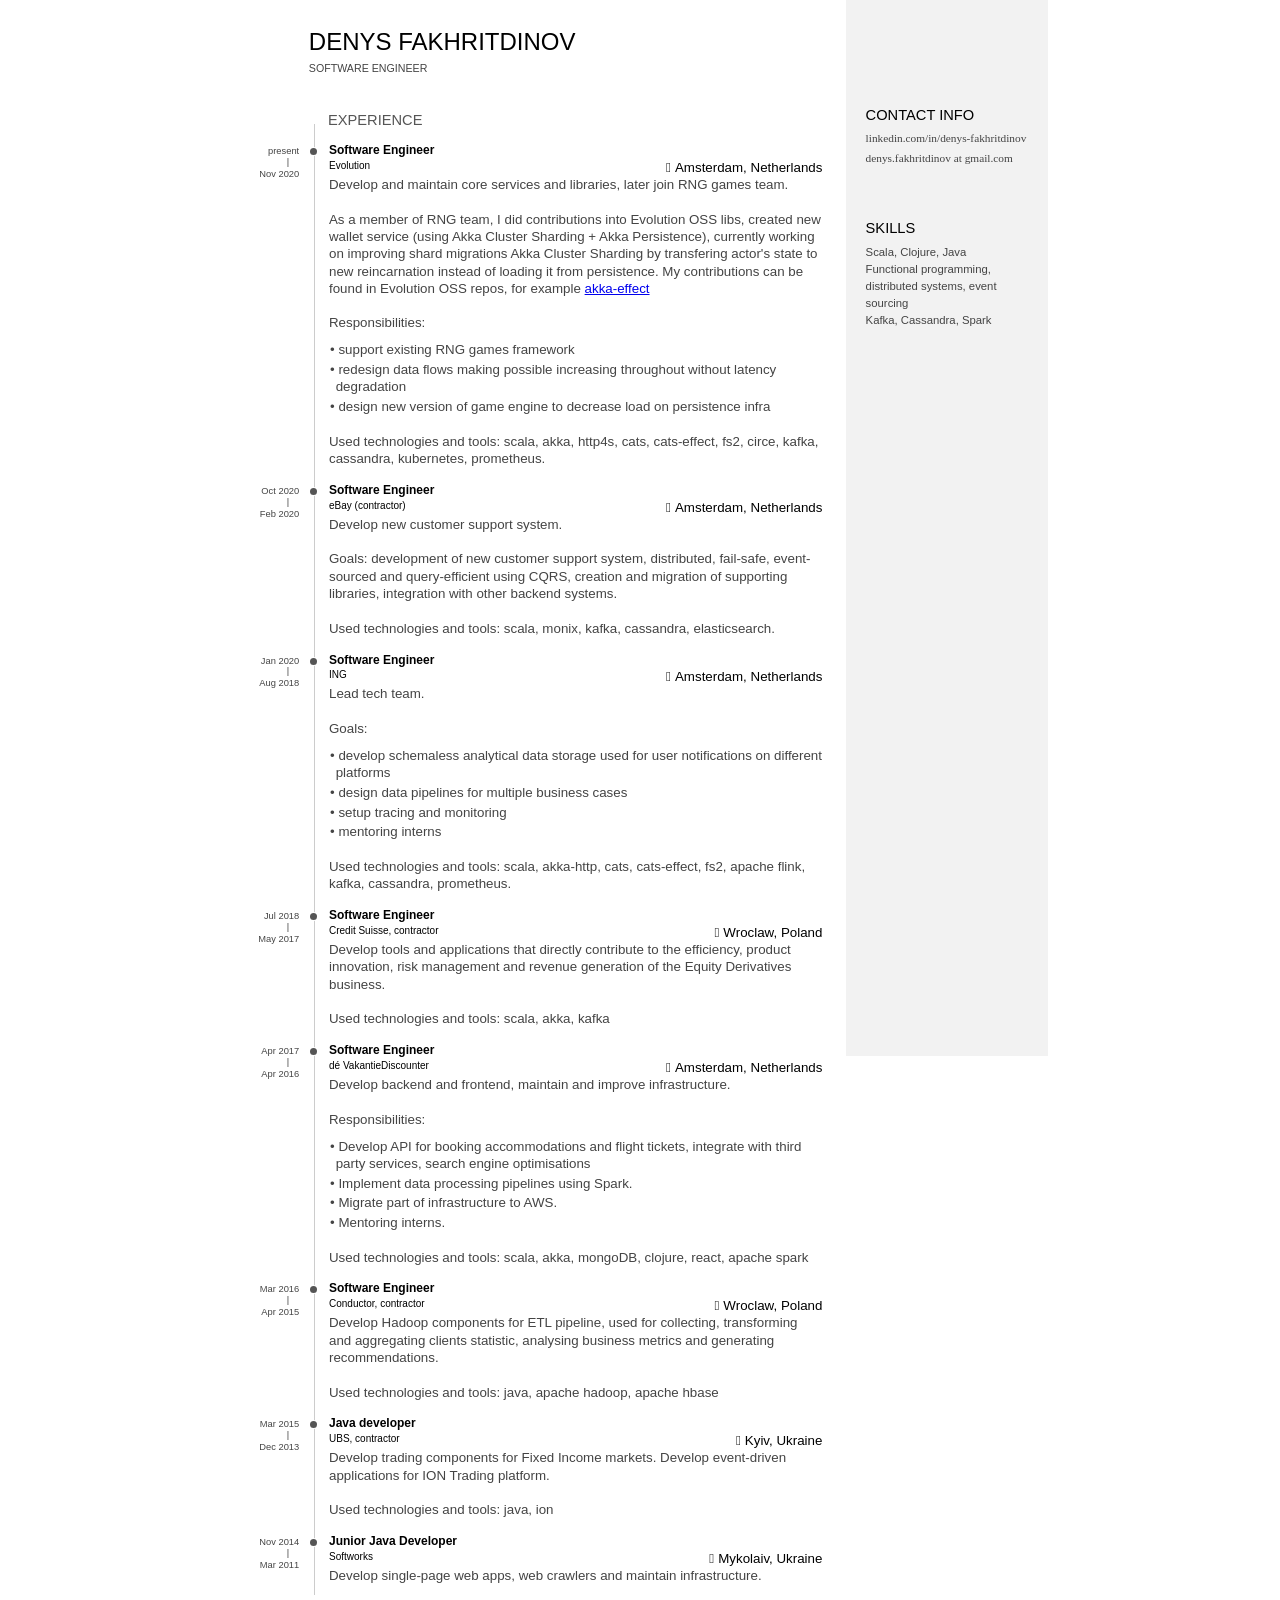
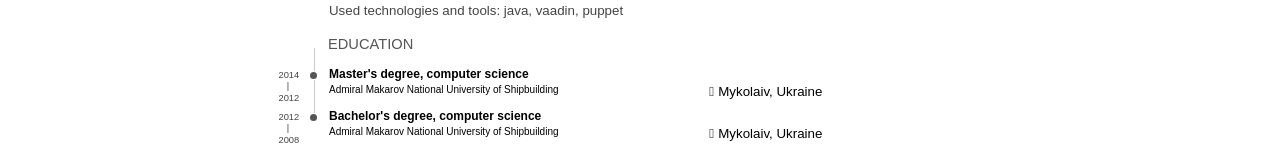
==== index.html @ e90070e8 "Fix github link" ====
<!DOCTYPE html>
<html>
<head>
    <meta charset="utf-8"/>
    <link rel="stylesheet" type="text/css" href="dep/normalize.css/normalize.css"/>
    <link rel="stylesheet" type="text/css" href="dep/Font-Awesome/css/font-awesome.css"/>
    <link rel="stylesheet" type="text/css" href="style.css"/>
</head>
<body lang="en">
<section id="main">
    <header id="title">
        <h1>Denys Fakhritdinov</h1>
        <span class="subtitle">Software engineer</span>
    </header>
    <section class="main-block">
        <h2>
            <i class="fa fa-suitcase"></i> Experience
        </h2>
        <section class="blocks">
            <div class="date">
                <span>present</span>
                <span>Nov 2020</span>
            </div>
            <div class="decorator">
            </div>
            <div class="details">
                <header>
                    <h3>Software Engineer</h3>
                    <span class="place">Evolution</span>
                    <span class="location">Amsterdam, Netherlands</span>
                </header>
                <div>
                    <div>Develop and maintain core services and libraries, later join RNG games team.</div>
                    <div>As a member of RNG team, I did contributions into Evolution OSS libs, 
                        created new wallet service (using Akka Cluster Sharding + Akka Persistence),
                        currently working on improving shard migrations Akka Cluster Sharding by transfering actor's state to new reincarnation instead of loading it from persistence.

                        My contributions can be found in Evolution OSS repos, for example <a href="https://github.com/evolution-gaming/akka-effect">akka-effect</a>
                    </div>
                    <div>
                        <div>Responsibilities:</div>
                        <ul>
                            <li>support existing RNG games framework</li>
                            <li>redesign data flows making possible increasing throughout without latency degradation
                            </li>
                            <li>design new version of game engine to decrease load on persistence infra</li>
                        </ul>
                    </div>
                    <div>Used technologies and tools: scala, akka, http4s, cats, cats-effect, fs2, circe, kafka,
                        cassandra, kubernetes, prometheus.
                    </div>
                </div>
            </div>
        </section>
        <section class="blocks">
            <div class="date">
                <span>Oct 2020</span>
                <span>Feb 2020</span>
            </div>
            <div class="decorator">
            </div>
            <div class="details">
                <header>
                    <h3>Software Engineer</h3>
                    <span class="place">eBay (contractor)</span>
                    <span class="location">Amsterdam, Netherlands</span>
                </header>
                <div>
                    <div>Develop new customer support system.</div>
                    <div>
                        Goals:
                        development of new customer support system, distributed, fail-safe,
                        event-sourced and query-efficient using CQRS, creation and migration of supporting libraries,
                        integration with other backend systems.
                    </div>
                    <div>Used technologies and tools: scala, monix, kafka, cassandra, elasticsearch.</div>
                </div>
            </div>
        </section>
        <section class="blocks">
            <div class="date">
                <span>Jan 2020</span>
                <span>Aug 2018</span>
            </div>
            <div class="decorator">
            </div>
            <div class="details">
                <header>
                    <h3>Software Engineer</h3>
                    <span class="place">ING</span>
                    <span class="location">Amsterdam, Netherlands</span>
                </header>
                <div>
                    <div>Lead tech team.</div>
                    <div>
                        <div>Goals:</div>
                        <ul>
                            <li>develop schemaless analytical data storage used for user notifications on different
                                platforms
                            </li>
                            <li>design data pipelines for multiple business cases</li>
                            <li>setup tracing and monitoring</li>
                            <li>mentoring interns</li>
                        </ul>
                    </div>
                    <div>Used technologies and tools: scala, akka-http, cats, cats-effect, fs2, apache flink, kafka,
                        cassandra, prometheus.
                    </div>
                </div>
            </div>
        </section>
        <section class="blocks">
            <div class="date">
                <span>Jul 2018</span>
                <span>May 2017</span>
            </div>
            <div class="decorator">
            </div>
            <div class="details">
                <header>
                    <h3>Software Engineer</h3>
                    <span class="place">Credit Suisse, contractor</span>
                    <span class="location">Wroclaw, Poland</span>
                </header>
                <div>
                    <div>
                        Develop tools and applications that directly contribute to the efficiency, product innovation,
                        risk management and revenue generation of the Equity Derivatives business.
                    </div>
                    <div>Used technologies and tools: scala, akka, kafka</div>
                </div>
            </div>
        </section>
        <section class="blocks">
            <div class="date">
                <span>Apr 2017</span>
                <span>Apr 2016</span>
            </div>
            <div class="decorator">
            </div>
            <div class="details">
                <header>
                    <h3>Software Engineer</h3>
                    <span class="place">dé VakantieDiscounter</span>
                    <span class="location">Amsterdam, Netherlands</span>
                </header>
                <div>
                    <div>Develop backend and frontend, maintain and improve infrastructure.</div>
                    <div>
                        <div>Responsibilities:</div>
                        <ul>
                            <li>Develop API for booking accommodations and flight tickets, integrate with third party
                                services, search engine optimisations
                            </li>
                            <li>Implement data processing pipelines using Spark.</li>
                            <li>Migrate part of infrastructure to AWS.</li>
                            <li>Mentoring interns.</li>
                        </ul>
                    </div>
                    <div>Used technologies and tools: scala, akka, mongoDB, clojure, react, apache spark</div>
                </div>
            </div>
        </section>
        <section class="blocks">
            <div class="date">
                <span>Mar 2016</span>
                <span>Apr 2015</span>
            </div>
            <div class="decorator">
            </div>
            <div class="details">
                <header>
                    <h3>Software Engineer</h3>
                    <span class="place">Conductor, contractor</span>
                    <span class="location">Wroclaw, Poland</span>
                </header>
                <div>
                    <div>Develop Hadoop components for ETL pipeline, used for collecting, transforming and aggregating
                        clients statistic, analysing business metrics and generating recommendations.
                    </div>
                    <div>Used technologies and tools: java, apache hadoop, apache hbase</div>
                </div>
            </div>
        </section>
        <section class="blocks">
            <div class="date">
                <span>Mar 2015</span>
                <span>Dec 2013</span>
            </div>
            <div class="decorator">
            </div>
            <div class="details">
                <header>
                    <h3>Java developer</h3>
                    <span class="place">UBS, contractor</span>
                    <span class="location">Kyiv, Ukraine</span>
                </header>
                <div>
                    <div>Develop trading components for Fixed Income markets. Develop event-driven applications for ION
                        Trading platform.
                    </div>
                    <div>Used technologies and tools: java, ion</div>
                </div>
            </div>
        </section>
        <section class="blocks">
            <div class="date">
                <span>Nov 2014</span>
                <span>Mar 2011</span>
            </div>
            <div class="decorator">
            </div>
            <div class="details">
                <header>
                    <h3>Junior Java Developer</h3>
                    <span class="place">Softworks</span>
                    <span class="location">Mykolaiv, Ukraine</span>
                </header>
                <div>
                    <div>Develop single-page web apps, web crawlers and maintain infrastructure.</div>
                    <div>Used technologies and tools: java, vaadin, puppet</div>
                </div>
            </div>
        </section>
    </section>
    <section class="main-block concise">
        <h2>
            <i class="fa fa-graduation-cap"></i> Education
        </h2>
        <section class="blocks">
            <div class="date">
                <span>2014</span>
                <span>2012</span>
            </div>
            <div class="decorator">
            </div>
            <div class="details">
                <header>
                    <h3>Master's degree, computer science</h3>
                    <span class="place">Admiral Makarov National University of Shipbuilding</span>
                    <span class="location">Mykolaiv, Ukraine</span>
                </header>
            </div>
        </section>
        <section class="blocks">
            <div class="date">
                <span>2012</span>
                <span>2008</span>
            </div>
            <div class="decorator">
            </div>
            <div class="details">
                <header>
                    <h3>Bachelor's degree, computer science</h3>
                    <span class="place">Admiral Makarov National University of Shipbuilding</span>
                    <span class="location">Mykolaiv, Ukraine</span>
                </header>
            </div>
        </section>
    </section>
</section>
<aside id="sidebar">
    <div class="side-block" id="contact">
        <h1>
            Contact Info
        </h1>
        <ul>
            <!--            <li><i class="fa fa-globe"></i>TODO</li>-->
            <li><i class="fa fa-linkedin"></i>linkedin.com/in/denys-fakhritdinov</li>
            <li><i class="fa fa-envelope"></i>denys.fakhritdinov at gmail.com</li>
        </ul>
    </div>
    <div class="side-block" id="skills">
        <h1>
            Skills
        </h1>
        <ul>
            <li>Scala, Clojure, Java</li>
            <li>Functional programming, distributed systems, event sourcing</li>
            <li>Kafka, Cassandra, Spark</li>
        </ul>
    </div>
</aside>
</body>
</html>
---- style.css ----
@page{
  size: letter portrait;
  margin: 0;
}

*{
  box-sizing: border-box;
}

:root{
  --page-width: 8.5in;
  --page-height: 11in;
  --main-width: 6.4in;
  --sidebar-width: calc(var(--page-width) - var(--main-width));
  --decorator-horizontal-margin: 0.15in;

  --sidebar-horizontal-padding: 0.2in;

  /* XXX: using px for very good precision control */
  --decorator-outer-offset-top: 10px;
  --decorator-outer-offset-left: -5.5px;
  --decorator-border-width: 1px;
  --decorator-outer-dim: 9px;
  --decorator-border: 1px solid #ccc;

  --row-blocks-padding-top: 5pt;
  --date-block-width: 0.6in;

  --main-blocks-title-icon-offset-left: -19pt;
}

body{
  width: var(--page-width);
  height: var(--page-height);
  margin: auto;
  font-family: "Open Sans", sans-serif; 
  font-weight: 300;
  line-height: 1.3;
  color: #444;
  hyphens: auto;
}

h1, h2, h3{
  margin: 0;
  color: #000;
}

li{
  list-style-type: none;
}

#main{
  float: left;
  width: var(--main-width);
  padding: 0.25in 0.25in 0 0.25in;
  font-size: 10pt;
}

#sidebar{
  float: right;
  position: relative; /* for disclaimer */
  width: var(--sidebar-width);
  height: 100%;
  padding: 0.6in var(--sidebar-horizontal-padding);
  background-color: #f2f2f2;
  font-size: 8.5pt;
}

/* main */

/** big title **/
#title, h1, h2{
  text-transform: uppercase;
}

#title{
  position: relative;
  left: 0.55in;
  margin-bottom: 0.3in;
  line-height: 1.2;
}

#title h1{
  font-weight: 300;
  font-size: 18pt;
  line-height: 1.5;
}

#title h1 strong{
  margin: auto 2pt auto 4pt;
  font-weight: 600;
}

.subtitle{
  font-size: 8pt;
}

/*** categorial blocks ***/

.main-block{
  margin-top: 0.1in;
}

#main h2{
  position: relative;
  top: var(--row-blocks-padding-top);
  /* XXX: 0.5px for aligning fx printing */
  left: calc((var(--date-block-width) + var(--decorator-horizontal-margin)));
  font-weight: 400;
  font-size: 11pt;
  color: #555;
}

#main h2 > i{
  /* use absolute position to prevent icon's width from misaligning title */
  /* assigning a fixed width here is no better due to needing to align decorator
     line too */
  position: absolute;
  left: var(--main-blocks-title-icon-offset-left);
  z-index: 1; /* over decorator line */
  color: #444;
}

#main h2::after{ /* extends the decorator line */
  height: calc(var(--row-blocks-padding-top) * 2);
  position: relative;
  top: calc(-1 * var(--row-blocks-padding-top));
  /* XXX: 0.5px for aligning fx printing */
  left: calc(-1 * var(--decorator-horizontal-margin));
  display: block;
  border-left: var(--decorator-border);
  z-index: 0;
  line-height: 0;
  font-size: 0;
  content: ' ';
}

/**** minor tweaks on the icon fonts ****/
#main h2 > .fa-graduation-cap{
  left: calc(var(--main-blocks-title-icon-offset-left) - 2pt);
  top: 2pt;
}

#main h2 > .fa-suitcase{
  top: 1pt;
}

#main h2 > .fa-folder-open{
  top: 1.5pt;
}

/**** individual row blocks (date - decorator - details) ****/

.blocks{
  display: flex;
  flex-flow: row nowrap;
}

.blocks > div{
  padding-top: var(--row-blocks-padding-top);
}

.date{
  flex: 0 0 var(--date-block-width);
  padding-top: calc(var(--row-blocks-padding-top) + 2.5pt) !important;
  padding-right: var(--decorator-horizontal-margin);
  font-size: 7pt;
  text-align: right;
  line-height: 1;
}

.date span{
  display: block;
}

.date span:nth-child(2)::before{
  position: relative;
  top: 1pt;
  right: 7.5pt;
  display: block;
  height: 10pt;
  content: '|';
}

.decorator{
  flex: 0 0 0;
  position: relative;
  width: 2pt;
  min-height: 100%;
  border-left: var(--decorator-border);
}

/*
 * XXX: Use two filled circles to achieve the circle-with-white-border effect.
 * The normal technique of only using one pseudo element and
 * border: 1px solid white; style makes firefox erroneously either:
 * 1) overflows the grayshade background (if no background-clip is set), or
 * 2) shows decorator line which should've been masked by the white border
 *
 */

.decorator::before{
  position: absolute;
  top: var(--decorator-outer-offset-top);
  left: var(--decorator-outer-offset-left);
  content: ' ';
  display: block;
  width: var(--decorator-outer-dim);
  height: var(--decorator-outer-dim);
  border-radius: calc(var(--decorator-outer-dim) / 2);
  background-color: #fff;
}

.decorator::after{
  position: absolute;
  top: calc(var(--decorator-outer-offset-top) + var(--decorator-border-width));
  left: calc(var(--decorator-outer-offset-left) + var(--decorator-border-width));
  content: ' ';
  display: block;
  width: calc(var(--decorator-outer-dim) - (var(--decorator-border-width) * 2));
  height: calc(var(--decorator-outer-dim) - (var(--decorator-border-width) * 2));
  border-radius: calc((var(--decorator-outer-dim) - (var(--decorator-border-width) * 2)) / 2);
  background-color: #555;
}

.blocks:last-child .decorator{ /* slightly shortens it */
  margin-bottom: 0.25in;
}

/***** fine-tunes on the details block where the real juice is *****/

.details{
  flex: 1 0 0;
  padding-left: var(--decorator-horizontal-margin);
  padding-top: calc(var(--row-blocks-padding-top) - 0.5pt) !important; /* not sure why but this is needed for better alignment */
}

.details header{
  color: #000;
}

.details h3{
  font-size: 9pt;
}

.main-block:not(.concise) .details div{
  margin: 0.18in 0 0.1in 0; 
}

.main-block:not(.concise) .blocks:last-child .details div{
  margin-bottom: 0;
}

.main-block.concise .details div:not(.concise){
  /* use padding to work around the fact that margin doesn't affect floated
     neighboring elements */
  padding: 0.05in 0 0.07in 0;
}

.details .place{
  float: left;
  font-size: 7.5pt;
}

.details .location{
  float: right;
}

.details div{
  clear: both;
}

.details .location::before{
  display: inline-block;
  position: relative;
  right: 3pt;
  top: 0.25pt;
  font-family: FontAwesome;
  font-weight: normal;
  font-style: normal;
  text-decoration: inherit;
  content: "\f041";
}

/***** fine-tunes on the lists... *****/

#main ul{
  padding-left: 0.07in;
  margin: 0.08in 0;
}

#main li{
  margin: 0 0 0.025in 0;
}

/****** customize list symbol style ******/
#main li::before{
  position: relative;
  margin-left: -4.25pt;
  content: '• ';
}

.details .concise ul{
  margin: 0 !important;
  -webkit-columns: 2;
  -moz-columns: 2;
  columns: 2;
}

.details .concise li{
  margin: 0 !important;
}

.details .concise li{
  margin-left: 0 !important;
}



/* sidebar */

#sidebar h1{
  font-weight: 400;
  font-size: 11pt;
}

.side-block{
  margin-top: 0.5in; 
}

#contact ul{
  margin-top: 0.05in;
  padding-left: 0;
  font-family: "Source Code Pro";
  font-weight: 400;
  line-height: 1.75;
}

#contact li > i{
  width: 9pt; /* for text alignment */
  text-align: right;
}

#skills{
  line-height: 1.5;
}

#skills ul{
  margin: 0.05in 0 0.15in;
  padding: 0;
}

#disclaimer{
  position: absolute;
  bottom: var(--sidebar-horizontal-padding);
  right: var(--sidebar-horizontal-padding);
  font-size: 7.5pt;
  font-style: italic;
  line-height: 1.1;
  text-align: right;
  color: #777;
}

#disclaimer code{
  color: #666;
  font-family: "Source Code Pro";
  font-weight: 400;
  font-style: normal;
}
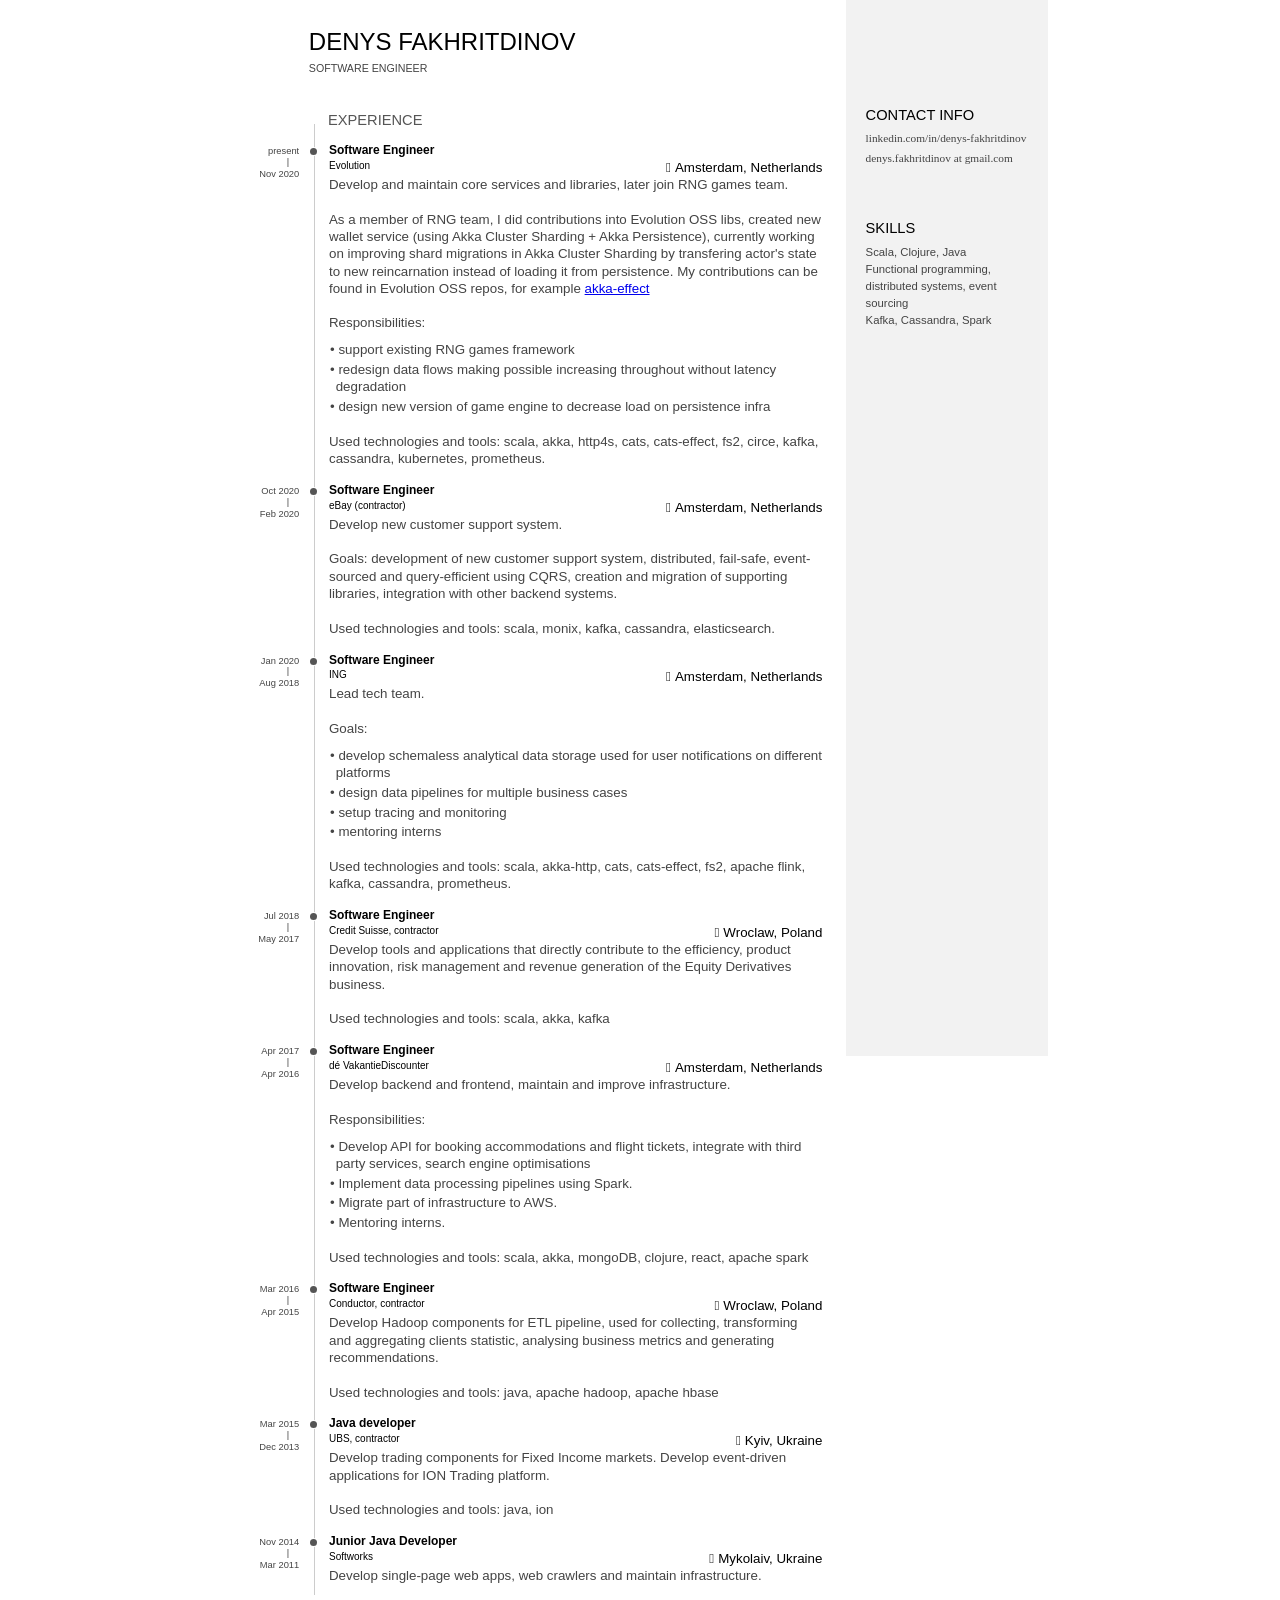
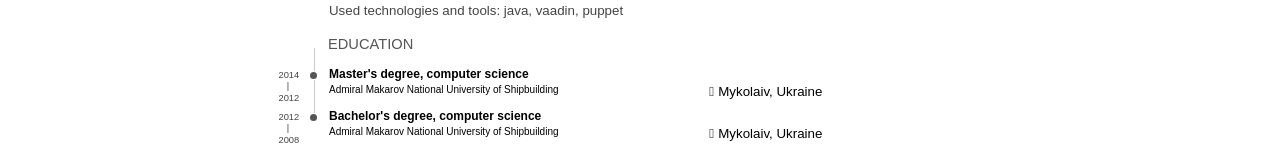
==== commit ba1fe7d0: "Update cv" ====
--- a/index.html
+++ b/index.html
@@ -33,7 +33,7 @@
                     <div>Develop and maintain core services and libraries, later join RNG games team.</div>
                     <div>As a member of RNG team, I did contributions into Evolution OSS libs, 
                         created new wallet service (using Akka Cluster Sharding + Akka Persistence),
-                        currently working on improving shard migrations Akka Cluster Sharding by transfering actor's state to new reincarnation instead of loading it from persistence.
+                        currently working on improving shard migrations in Akka Cluster Sharding by transfering actor's state to new reincarnation instead of loading it from persistence.
 
                         My contributions can be found in Evolution OSS repos, for example <a href="https://github.com/evolution-gaming/akka-effect">akka-effect</a>
                     </div>
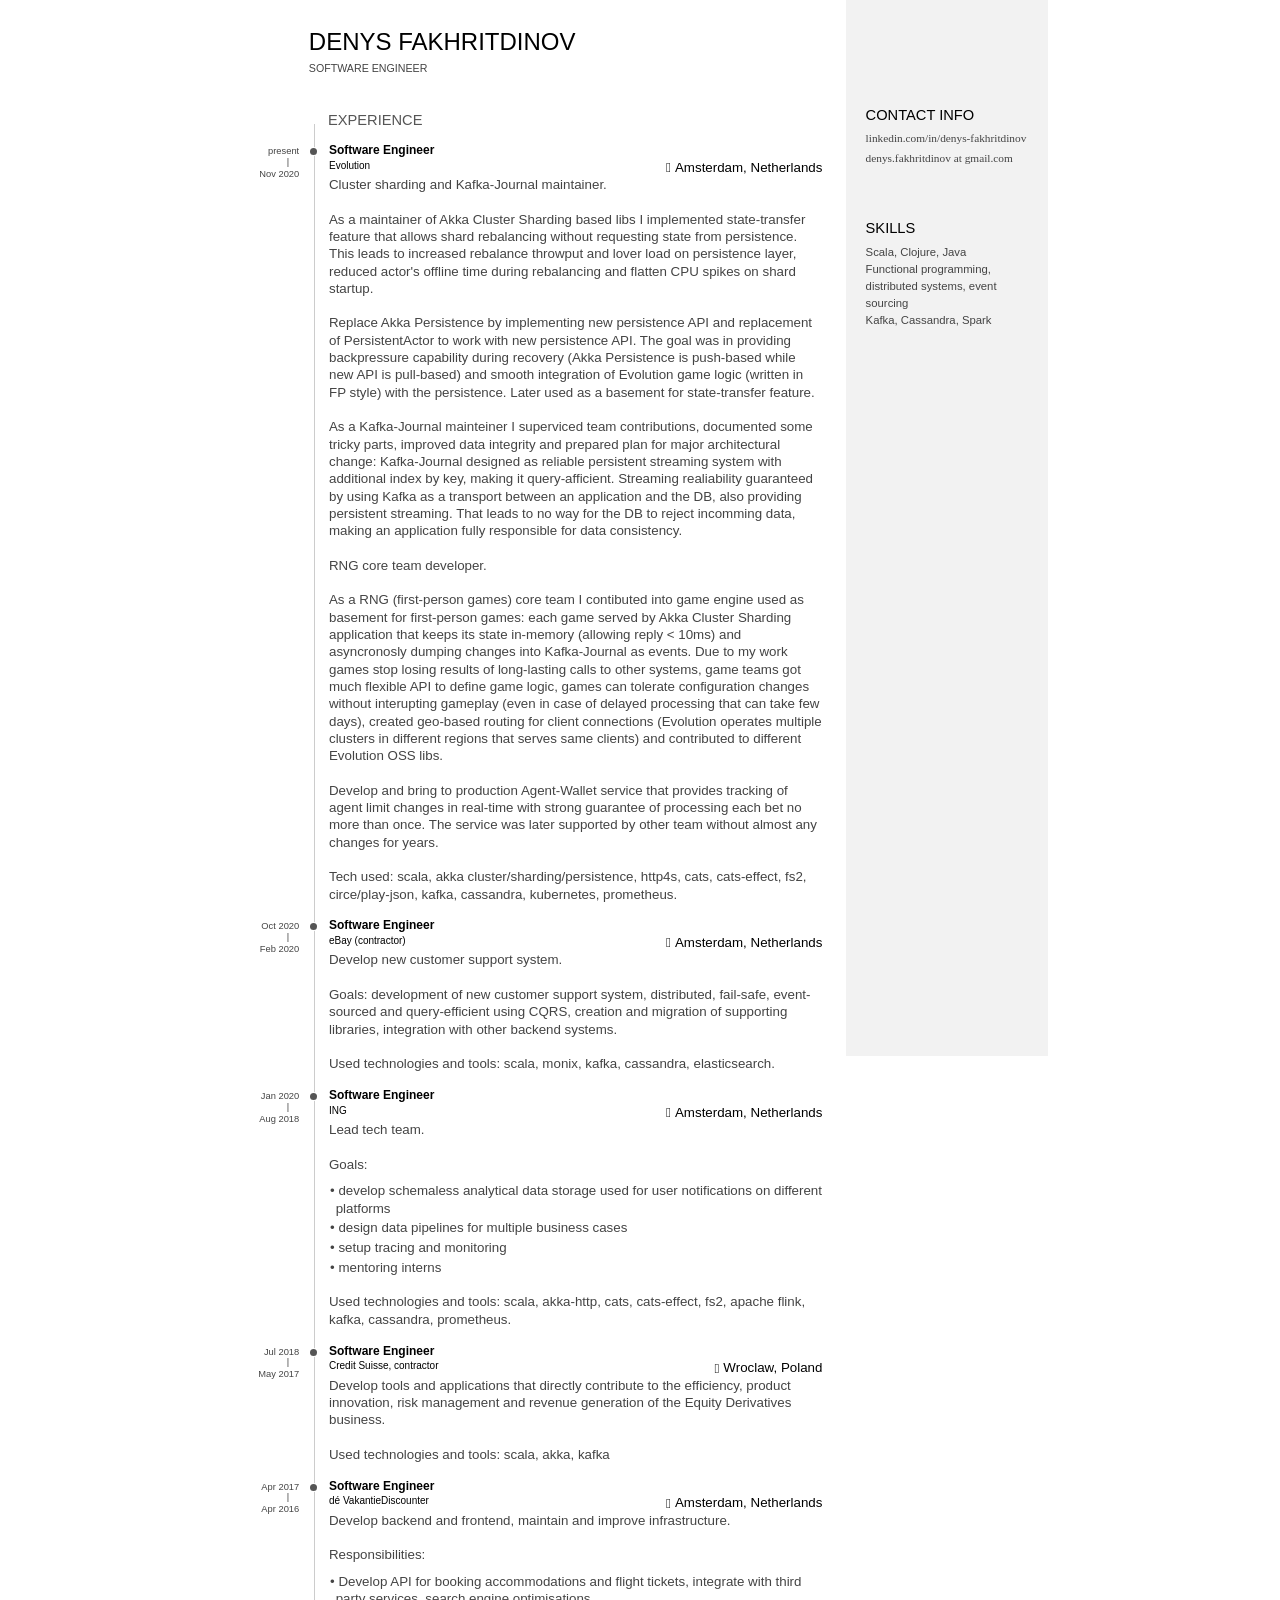
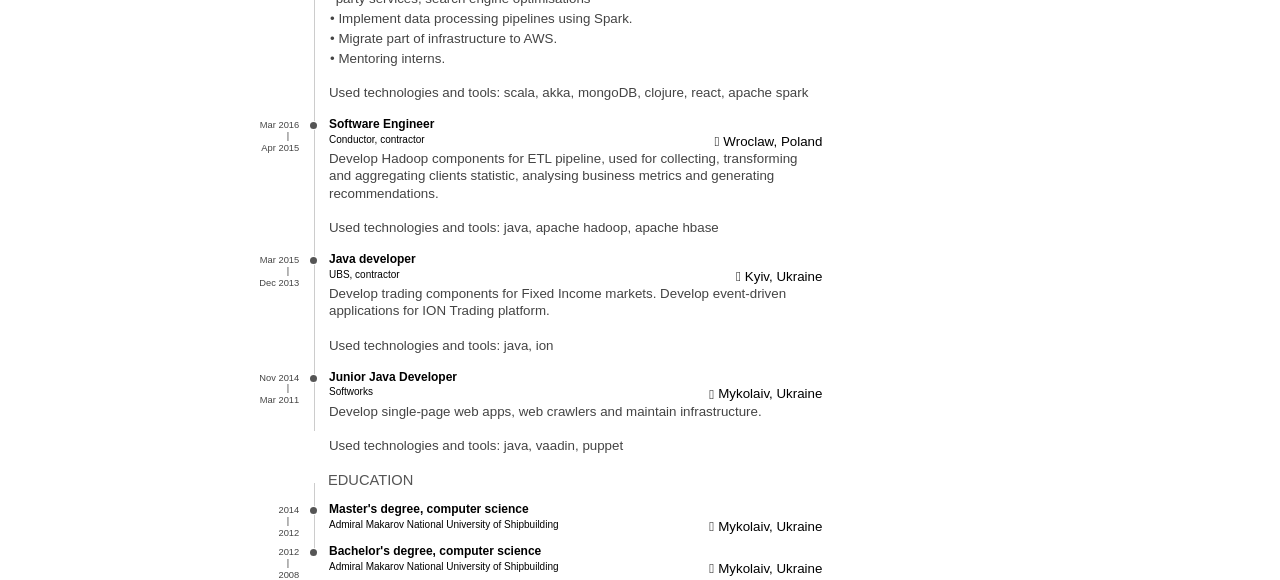
==== commit 0ba4856f: "after-evo" ====
--- a/index.html
+++ b/index.html
@@ -30,24 +30,55 @@
                     <span class="location">Amsterdam, Netherlands</span>
                 </header>
                 <div>
-                    <div>Develop and maintain core services and libraries, later join RNG games team.</div>
-                    <div>As a member of RNG team, I did contributions into Evolution OSS libs, 
-                        created new wallet service (using Akka Cluster Sharding + Akka Persistence),
-                        currently working on improving shard migrations in Akka Cluster Sharding by transfering actor's state to new reincarnation instead of loading it from persistence.
-
-                        My contributions can be found in Evolution OSS repos, for example <a href="https://github.com/evolution-gaming/akka-effect">akka-effect</a>
-                    </div>
-                    <div>
-                        <div>Responsibilities:</div>
-                        <ul>
-                            <li>support existing RNG games framework</li>
-                            <li>redesign data flows making possible increasing throughout without latency degradation
-                            </li>
-                            <li>design new version of game engine to decrease load on persistence infra</li>
-                        </ul>
-                    </div>
-                    <div>Used technologies and tools: scala, akka, http4s, cats, cats-effect, fs2, circe, kafka,
-                        cassandra, kubernetes, prometheus.
+                    <div>
+                        <div>
+                            Cluster sharding and Kafka-Journal maintainer.
+                        </div>
+                        <div>
+                            As a maintainer of Akka Cluster Sharding based libs I implemented
+                            state-transfer feature that allows shard rebalancing without requesting state from persistence.
+                            This leads to increased rebalance throwput and lover load on persistence layer, 
+                            reduced actor's offline time during rebalancing and flatten CPU spikes on shard startup. 
+                        </div>
+                        <div>
+                            Replace Akka Persistence by implementing new persistence API and replacement of PersistentActor 
+                            to work with new persistence API. The goal was in providing backpressure capability during recovery
+                            (Akka Persistence is push-based while new API is pull-based) and smooth integration of Evolution
+                            game logic (written in FP style) with the persistence. Later used as a basement for state-transfer 
+                            feature.
+                        </div>
+                        <div>
+                            As a Kafka-Journal mainteiner I superviced team contributions, documented some tricky parts,
+                            improved data integrity and prepared plan for major architectural change: Kafka-Journal designed
+                            as reliable persistent streaming system with additional index by key, making it query-afficient.
+                            Streaming realiability guaranteed by using Kafka as a transport between an application and the DB,
+                            also providing persistent streaming. That leads to no way for the DB to reject incomming data, making
+                            an application fully responsible for data consistency.
+                        </div>
+                    </div>
+                    <div>
+                        <div>
+                            RNG core team developer.
+                        </div>
+                        <div>
+                            As a RNG (first-person games) core team I contibuted into game engine used as basement for 
+                            first-person games: each game served by Akka Cluster Sharding application that keeps its state
+                            in-memory (allowing reply < 10ms) and asyncronosly dumping changes into Kafka-Journal as events.
+                            Due to my work games stop losing results of long-lasting calls to other systems, game teams got
+                            much flexible API to define game logic, games can tolerate configuration changes without 
+                            interupting gameplay (even in case of delayed processing that can take few days), created geo-based
+                            routing for client connections (Evolution operates multiple clusters in different regions that 
+                            serves same clients) and contributed to different Evolution OSS libs. 
+                        </div>
+                        <div>
+                            Develop and bring to production Agent-Wallet service that provides tracking of agent limit changes
+                            in real-time with strong guarantee of processing each bet no more than once. The service was later 
+                            supported by other team without almost any changes for years.
+                        </div>
+                    </div>
+                    
+                    <div>Tech used: scala, akka cluster/sharding/persistence, http4s, cats, cats-effect, fs2, circe/play-json, 
+                        kafka, cassandra, kubernetes, prometheus.
                     </div>
                 </div>
             </div>
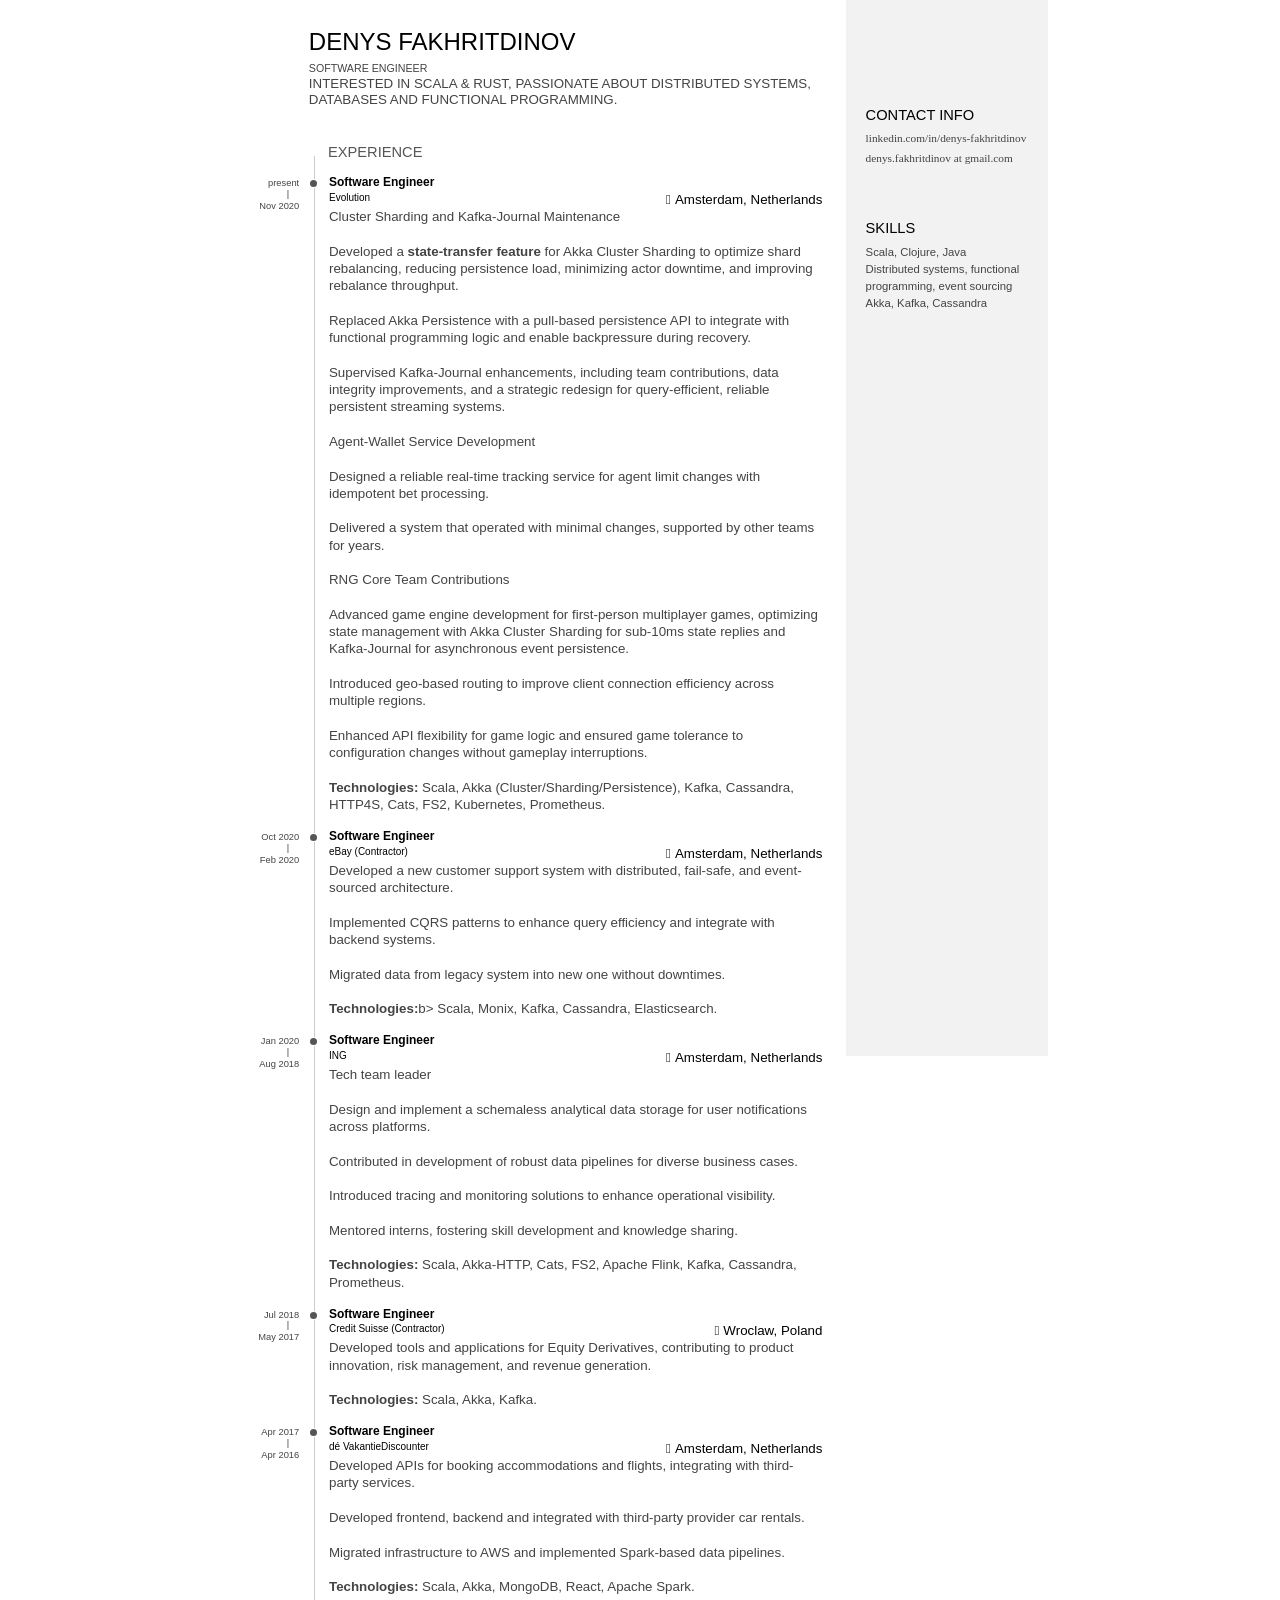
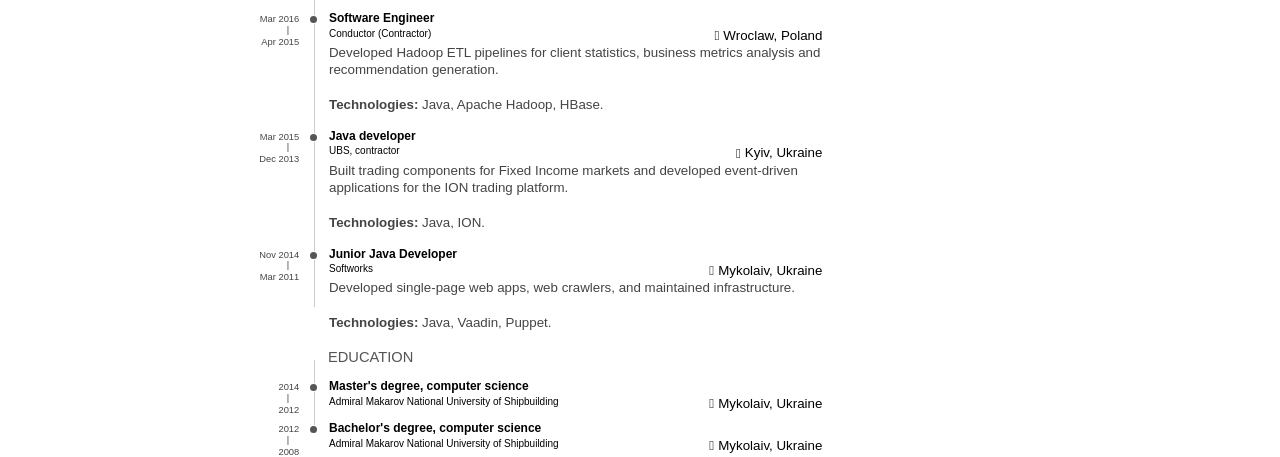
==== commit 566b52b3: "update" ====
--- a/index.html
+++ b/index.html
@@ -11,6 +11,9 @@
     <header id="title">
         <h1>Denys Fakhritdinov</h1>
         <span class="subtitle">Software engineer</span>
+        <div>
+            Interested in Scala & Rust, passionate about distributed systems, databases and functional programming.
+        </div>
     </header>
     <section class="main-block">
         <h2>
@@ -32,53 +35,50 @@
                 <div>
                     <div>
                         <div>
-                            Cluster sharding and Kafka-Journal maintainer.
-                        </div>
-                        <div>
-                            As a maintainer of Akka Cluster Sharding based libs I implemented
-                            state-transfer feature that allows shard rebalancing without requesting state from persistence.
-                            This leads to increased rebalance throwput and lover load on persistence layer, 
-                            reduced actor's offline time during rebalancing and flatten CPU spikes on shard startup. 
-                        </div>
-                        <div>
-                            Replace Akka Persistence by implementing new persistence API and replacement of PersistentActor 
-                            to work with new persistence API. The goal was in providing backpressure capability during recovery
-                            (Akka Persistence is push-based while new API is pull-based) and smooth integration of Evolution
-                            game logic (written in FP style) with the persistence. Later used as a basement for state-transfer 
-                            feature.
-                        </div>
-                        <div>
-                            As a Kafka-Journal mainteiner I superviced team contributions, documented some tricky parts,
-                            improved data integrity and prepared plan for major architectural change: Kafka-Journal designed
-                            as reliable persistent streaming system with additional index by key, making it query-afficient.
-                            Streaming realiability guaranteed by using Kafka as a transport between an application and the DB,
-                            also providing persistent streaming. That leads to no way for the DB to reject incomming data, making
-                            an application fully responsible for data consistency.
-                        </div>
-                    </div>
-                    <div>
-                        <div>
-                            RNG core team developer.
-                        </div>
-                        <div>
-                            As a RNG (first-person games) core team I contibuted into game engine used as basement for 
-                            first-person games: each game served by Akka Cluster Sharding application that keeps its state
-                            in-memory (allowing reply < 10ms) and asyncronosly dumping changes into Kafka-Journal as events.
-                            Due to my work games stop losing results of long-lasting calls to other systems, game teams got
-                            much flexible API to define game logic, games can tolerate configuration changes without 
-                            interupting gameplay (even in case of delayed processing that can take few days), created geo-based
-                            routing for client connections (Evolution operates multiple clusters in different regions that 
-                            serves same clients) and contributed to different Evolution OSS libs. 
-                        </div>
-                        <div>
-                            Develop and bring to production Agent-Wallet service that provides tracking of agent limit changes
-                            in real-time with strong guarantee of processing each bet no more than once. The service was later 
-                            supported by other team without almost any changes for years.
+                            Cluster Sharding and Kafka-Journal Maintenance
+                        </div>
+                        <div>
+                            Developed a <b>state-transfer feature</b> for Akka Cluster Sharding to optimize shard rebalancing, 
+                            reducing persistence load, minimizing actor downtime, and improving rebalance throughput.
+                        </div>
+                        <div>
+                            Replaced Akka Persistence with a pull-based persistence API to integrate with 
+                            functional programming logic and enable backpressure during recovery.
+                        </div>
+                        <div>
+                            Supervised Kafka-Journal enhancements, including team contributions, 
+                            data integrity improvements, and a strategic redesign for query-efficient, 
+                            reliable persistent streaming systems.
+                        </div>
+                    </div>
+                    <div>
+                        <div>Agent-Wallet Service Development</div>
+                        <div>
+                            Designed a reliable real-time tracking service for agent limit changes with idempotent bet processing.
+                        </div>
+                        <div>
+                            Delivered a system that operated with minimal changes, supported by other teams for years.
+                        </div>
+                    </div>
+                    <div>
+                        <div>
+                            RNG Core Team Contributions
+                        </div>
+                        <div>
+                            Advanced game engine development for first-person multiplayer games, 
+                            optimizing state management with Akka Cluster Sharding for sub-10ms state replies 
+                            and Kafka-Journal for asynchronous event persistence.
+                        </div>
+                        <div>
+                            Introduced geo-based routing to improve client connection efficiency across multiple regions.
+                        </div>
+                        <div>
+                            Enhanced API flexibility for game logic and ensured game tolerance to configuration changes without gameplay interruptions.
                         </div>
                     </div>
                     
-                    <div>Tech used: scala, akka cluster/sharding/persistence, http4s, cats, cats-effect, fs2, circe/play-json, 
-                        kafka, cassandra, kubernetes, prometheus.
+                    <div>
+                        <b>Technologies:</b> Scala, Akka (Cluster/Sharding/Persistence), Kafka, Cassandra, HTTP4S, Cats, FS2, Kubernetes, Prometheus.
                     </div>
                 </div>
             </div>
@@ -93,18 +93,22 @@
             <div class="details">
                 <header>
                     <h3>Software Engineer</h3>
-                    <span class="place">eBay (contractor)</span>
+                    <span class="place">eBay (Contractor)</span>
                     <span class="location">Amsterdam, Netherlands</span>
                 </header>
                 <div>
-                    <div>Develop new customer support system.</div>
-                    <div>
-                        Goals:
-                        development of new customer support system, distributed, fail-safe,
-                        event-sourced and query-efficient using CQRS, creation and migration of supporting libraries,
-                        integration with other backend systems.
-                    </div>
-                    <div>Used technologies and tools: scala, monix, kafka, cassandra, elasticsearch.</div>
+                    <div>
+                        Developed a new customer support system with distributed, fail-safe, and event-sourced architecture.
+                    </div>
+                    <div>
+                        Implemented CQRS patterns to enhance query efficiency and integrate with backend systems.
+                    </div>
+                    <div>
+                        Migrated data from legacy system into new one without downtimes.
+                    </div>
+                    <div>
+                        <b>Technologies:</b>b> Scala, Monix, Kafka, Cassandra, Elasticsearch.    
+                    </div>
                 </div>
             </div>
         </section>
@@ -122,20 +126,23 @@
                     <span class="location">Amsterdam, Netherlands</span>
                 </header>
                 <div>
-                    <div>Lead tech team.</div>
-                    <div>
-                        <div>Goals:</div>
-                        <ul>
-                            <li>develop schemaless analytical data storage used for user notifications on different
-                                platforms
-                            </li>
-                            <li>design data pipelines for multiple business cases</li>
-                            <li>setup tracing and monitoring</li>
-                            <li>mentoring interns</li>
-                        </ul>
-                    </div>
-                    <div>Used technologies and tools: scala, akka-http, cats, cats-effect, fs2, apache flink, kafka,
-                        cassandra, prometheus.
+                    <div>Tech team leader</div>
+                    <div>
+                        <div>
+                            Design and implement a schemaless analytical data storage for user notifications across platforms.
+                        </div>
+                        <div>
+                            Contributed in development of robust data pipelines for diverse business cases.
+                        </div>
+                        <div>
+                            Introduced tracing and monitoring solutions to enhance operational visibility.
+                        </div>
+                        <div>
+                            Mentored interns, fostering skill development and knowledge sharing.
+                        </div>
+                    </div>
+                    <div>
+                        <b>Technologies:</b> Scala, Akka-HTTP, Cats, FS2, Apache Flink, Kafka, Cassandra, Prometheus.
                     </div>
                 </div>
             </div>
@@ -150,15 +157,17 @@
             <div class="details">
                 <header>
                     <h3>Software Engineer</h3>
-                    <span class="place">Credit Suisse, contractor</span>
+                    <span class="place">Credit Suisse (Contractor)</span>
                     <span class="location">Wroclaw, Poland</span>
                 </header>
                 <div>
                     <div>
-                        Develop tools and applications that directly contribute to the efficiency, product innovation,
-                        risk management and revenue generation of the Equity Derivatives business.
-                    </div>
-                    <div>Used technologies and tools: scala, akka, kafka</div>
+                        Developed tools and applications for Equity Derivatives, contributing to product innovation, 
+                        risk management, and revenue generation.
+                    </div>
+                    <div>
+                        <b>Technologies:</b> Scala, Akka, Kafka.    
+                    </div>
                 </div>
             </div>
         </section>
@@ -176,19 +185,18 @@
                     <span class="location">Amsterdam, Netherlands</span>
                 </header>
                 <div>
-                    <div>Develop backend and frontend, maintain and improve infrastructure.</div>
-                    <div>
-                        <div>Responsibilities:</div>
-                        <ul>
-                            <li>Develop API for booking accommodations and flight tickets, integrate with third party
-                                services, search engine optimisations
-                            </li>
-                            <li>Implement data processing pipelines using Spark.</li>
-                            <li>Migrate part of infrastructure to AWS.</li>
-                            <li>Mentoring interns.</li>
-                        </ul>
-                    </div>
-                    <div>Used technologies and tools: scala, akka, mongoDB, clojure, react, apache spark</div>
+                    <div>
+                        Developed APIs for booking accommodations and flights, integrating with third-party services.    
+                    </div>
+                    <div>
+                        Developed frontend, backend and integrated with third-party provider car rentals. 
+                    </div>
+                    <div>
+                        Migrated infrastructure to AWS and implemented Spark-based data pipelines.
+                    </div>
+                    <div>
+                        <b>Technologies:</b> Scala, Akka, MongoDB, React, Apache Spark.    
+                    </div>
                 </div>
             </div>
         </section>
@@ -202,14 +210,17 @@
             <div class="details">
                 <header>
                     <h3>Software Engineer</h3>
-                    <span class="place">Conductor, contractor</span>
+                    <span class="place">Conductor (Contractor)</span>
                     <span class="location">Wroclaw, Poland</span>
                 </header>
                 <div>
-                    <div>Develop Hadoop components for ETL pipeline, used for collecting, transforming and aggregating
-                        clients statistic, analysing business metrics and generating recommendations.
-                    </div>
-                    <div>Used technologies and tools: java, apache hadoop, apache hbase</div>
+                    <div>
+                        Developed Hadoop ETL pipelines for client statistics, business metrics analysis 
+                        and recommendation generation.
+                    </div>
+                    <div>
+                        <b>Technologies:</b> Java, Apache Hadoop, HBase.    
+                    </div>
                 </div>
             </div>
         </section>
@@ -227,10 +238,12 @@
                     <span class="location">Kyiv, Ukraine</span>
                 </header>
                 <div>
-                    <div>Develop trading components for Fixed Income markets. Develop event-driven applications for ION
-                        Trading platform.
-                    </div>
-                    <div>Used technologies and tools: java, ion</div>
+                    <div>
+                        Built trading components for Fixed Income markets and developed event-driven applications for the ION trading platform.
+                    </div>
+                    <div>
+                        <b>Technologies:</b> Java, ION.    
+                    </div>
                 </div>
             </div>
         </section>
@@ -248,8 +261,12 @@
                     <span class="location">Mykolaiv, Ukraine</span>
                 </header>
                 <div>
-                    <div>Develop single-page web apps, web crawlers and maintain infrastructure.</div>
-                    <div>Used technologies and tools: java, vaadin, puppet</div>
+                    <div>
+                        Developed single-page web apps, web crawlers, and maintained infrastructure.    
+                    </div>
+                    <div>
+                        <b>Technologies:</b> Java, Vaadin, Puppet.    
+                    </div>
                 </div>
             </div>
         </section>
@@ -307,8 +324,8 @@
         </h1>
         <ul>
             <li>Scala, Clojure, Java</li>
-            <li>Functional programming, distributed systems, event sourcing</li>
-            <li>Kafka, Cassandra, Spark</li>
+            <li>Distributed systems, functional programming, event sourcing</li>
+            <li>Akka, Kafka, Cassandra</li>
         </ul>
     </div>
 </aside>
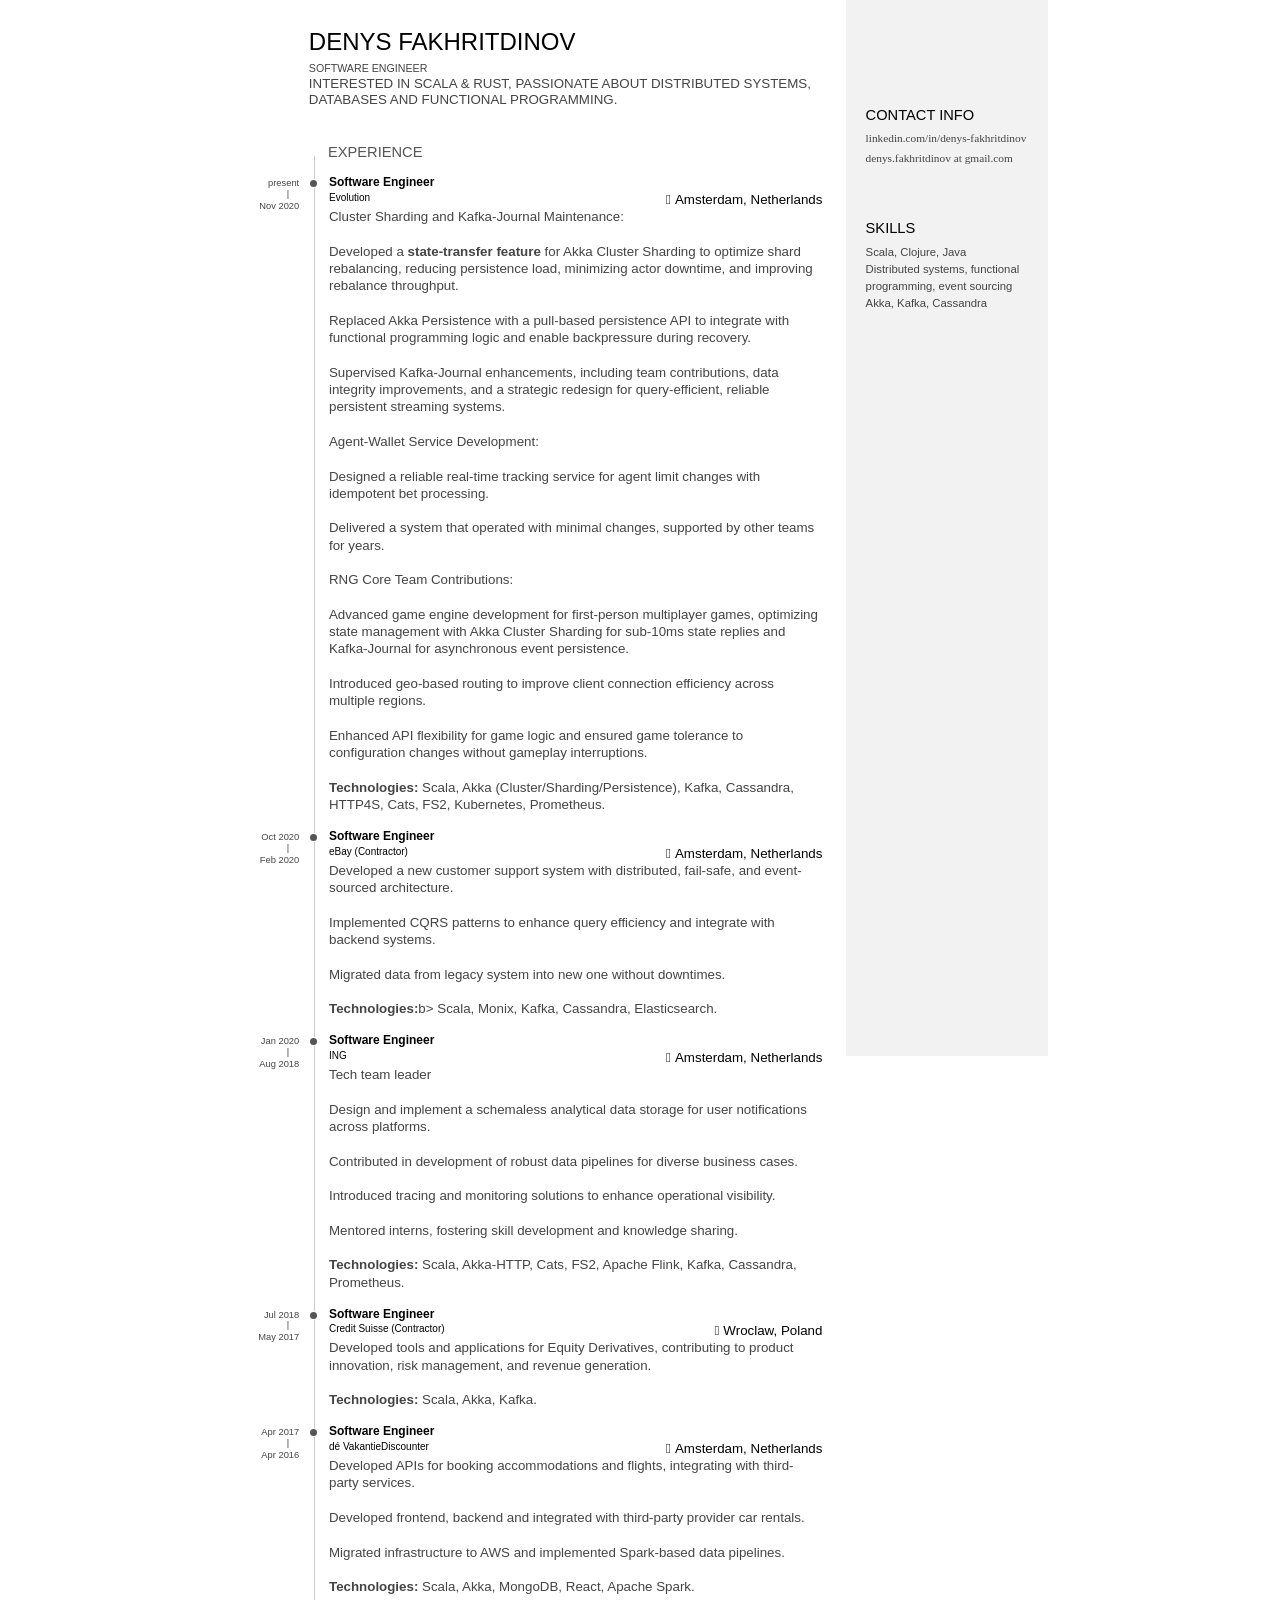
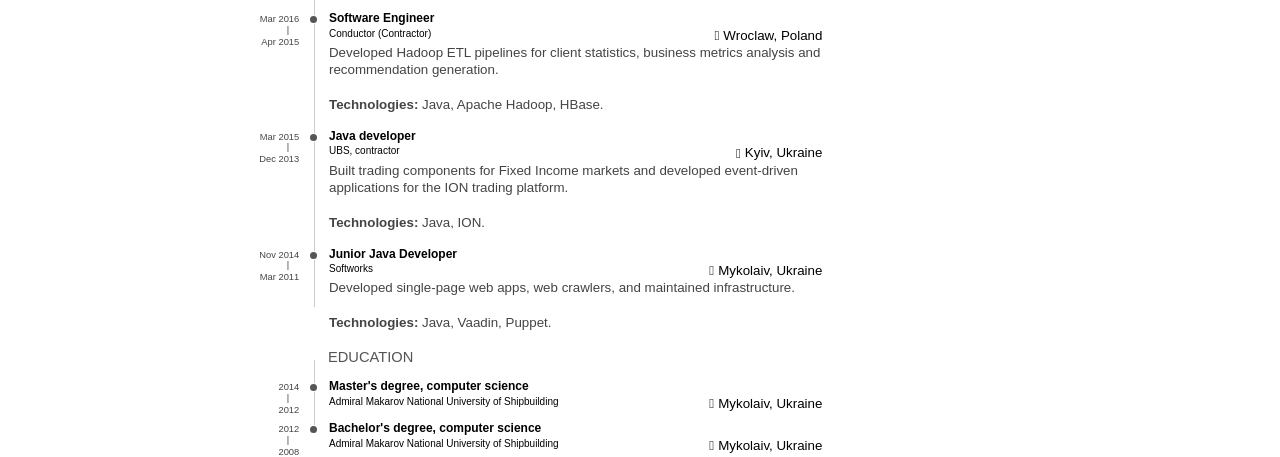
==== commit 91a930f4: "Update index.html" ====
--- a/index.html
+++ b/index.html
@@ -34,9 +34,7 @@
                 </header>
                 <div>
                     <div>
-                        <div>
-                            Cluster Sharding and Kafka-Journal Maintenance
-                        </div>
+                        Cluster Sharding and Kafka-Journal Maintenance:
                         <div>
                             Developed a <b>state-transfer feature</b> for Akka Cluster Sharding to optimize shard rebalancing, 
                             reducing persistence load, minimizing actor downtime, and improving rebalance throughput.
@@ -52,7 +50,7 @@
                         </div>
                     </div>
                     <div>
-                        <div>Agent-Wallet Service Development</div>
+                        Agent-Wallet Service Development:
                         <div>
                             Designed a reliable real-time tracking service for agent limit changes with idempotent bet processing.
                         </div>
@@ -61,9 +59,7 @@
                         </div>
                     </div>
                     <div>
-                        <div>
-                            RNG Core Team Contributions
-                        </div>
+                        RNG Core Team Contributions:
                         <div>
                             Advanced game engine development for first-person multiplayer games, 
                             optimizing state management with Akka Cluster Sharding for sub-10ms state replies 
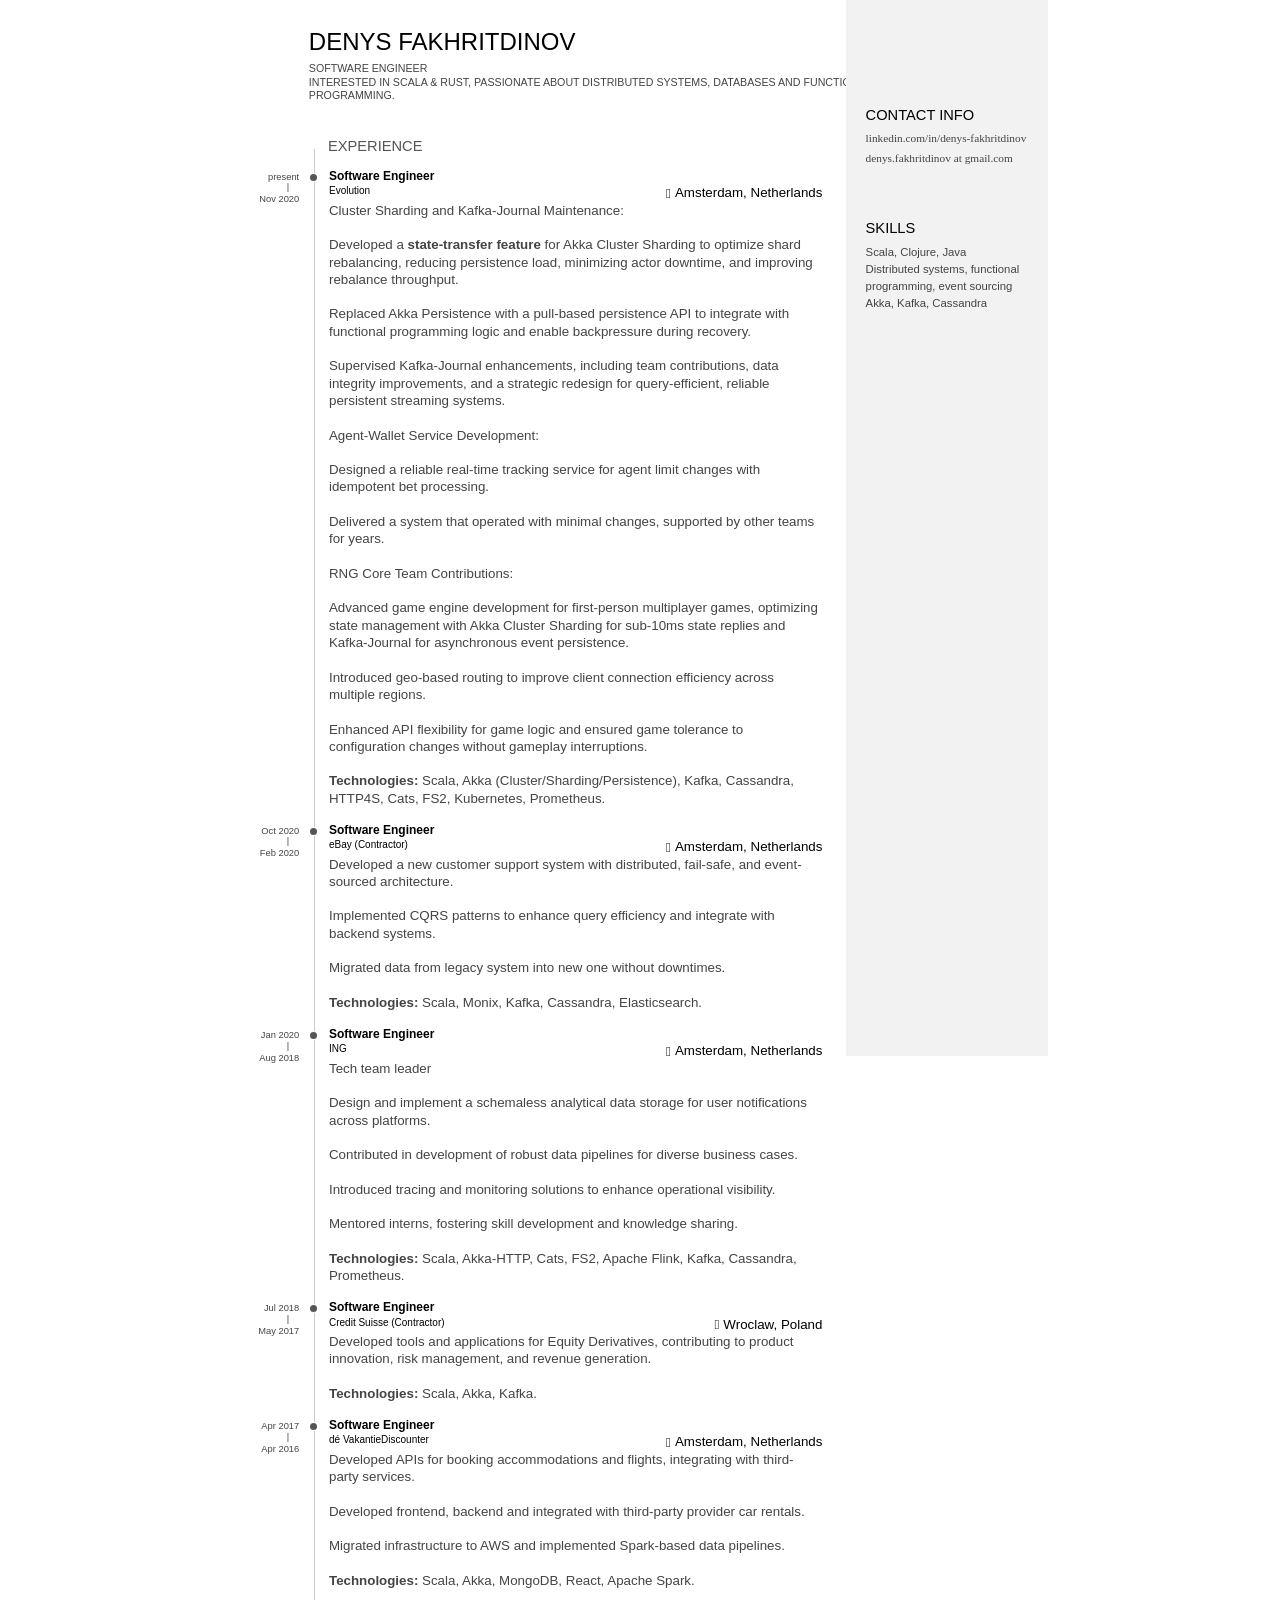
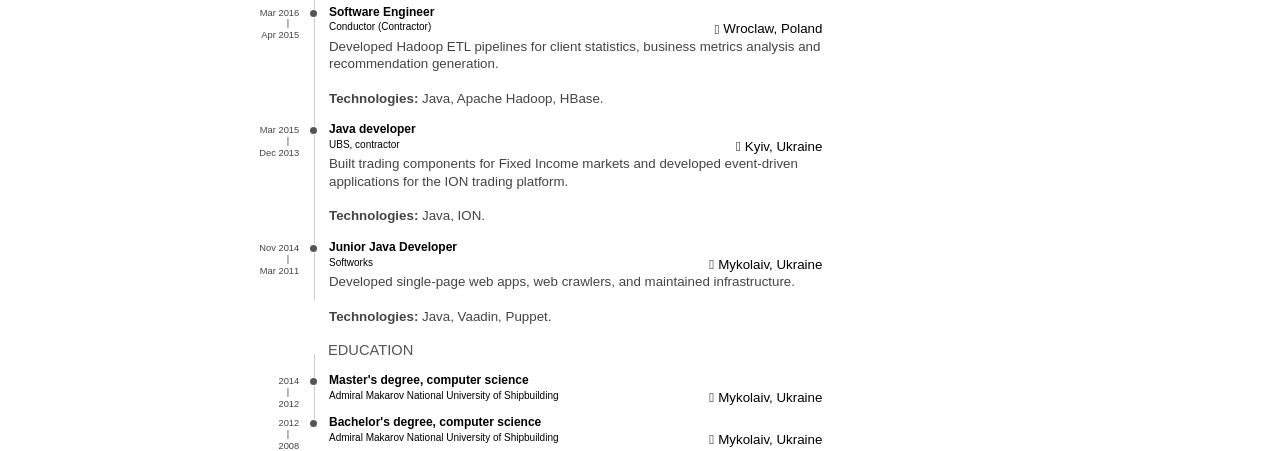
==== commit eb125ca5: "Update index.html" ====
--- a/index.html
+++ b/index.html
@@ -11,7 +11,7 @@
     <header id="title">
         <h1>Denys Fakhritdinov</h1>
         <span class="subtitle">Software engineer</span>
-        <div>
+        <div class="subtitle">
             Interested in Scala & Rust, passionate about distributed systems, databases and functional programming.
         </div>
     </header>
@@ -103,7 +103,7 @@
                         Migrated data from legacy system into new one without downtimes.
                     </div>
                     <div>
-                        <b>Technologies:</b>b> Scala, Monix, Kafka, Cassandra, Elasticsearch.    
+                        <b>Technologies:</b> Scala, Monix, Kafka, Cassandra, Elasticsearch.    
                     </div>
                 </div>
             </div>
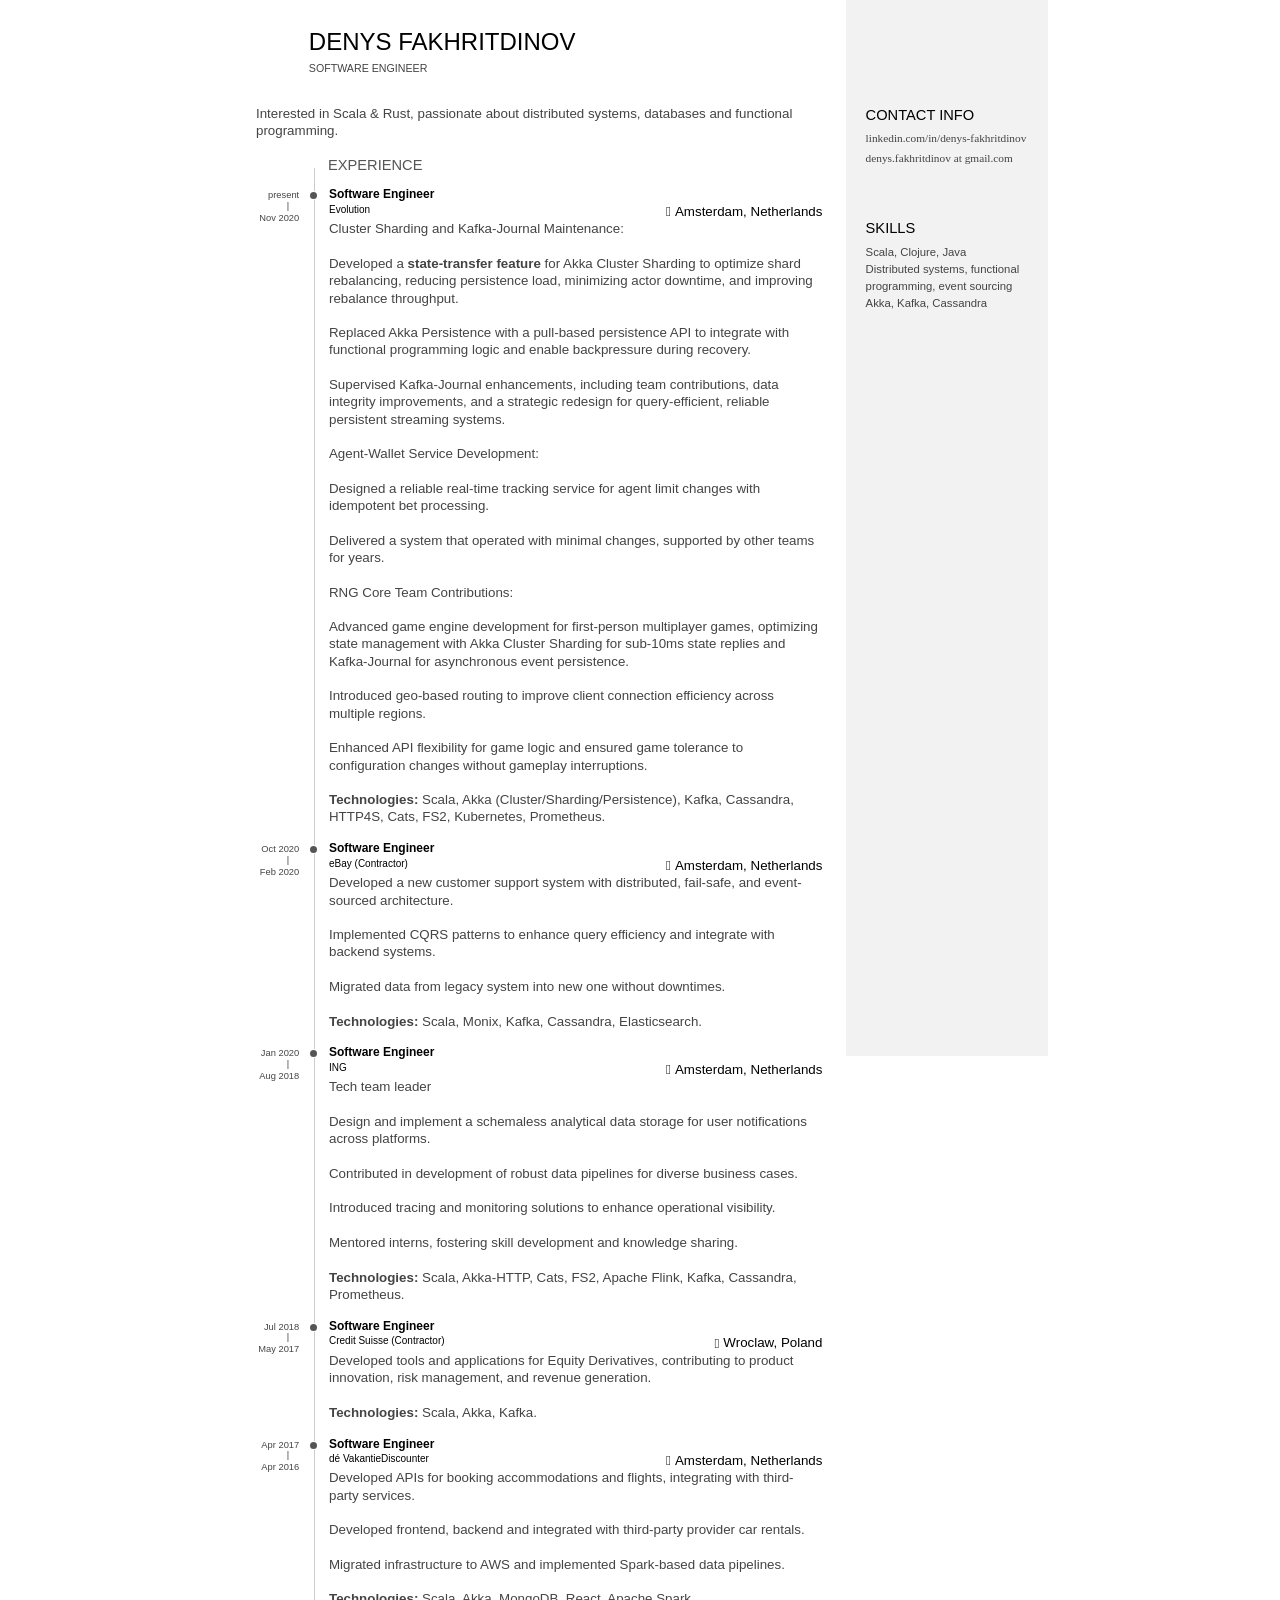
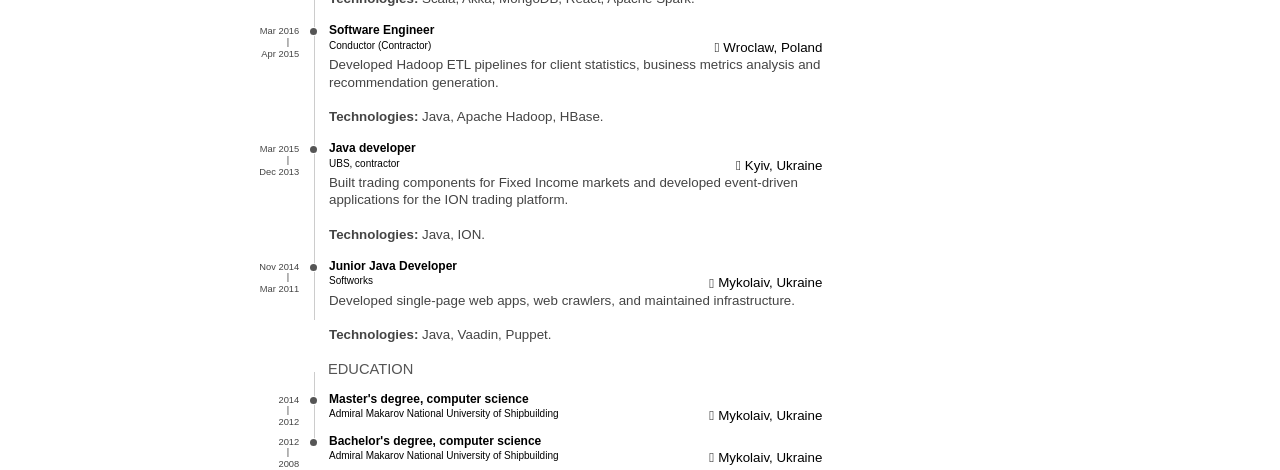
==== commit f30fe7dc: "Update index.html" ====
--- a/index.html
+++ b/index.html
@@ -11,10 +11,10 @@
     <header id="title">
         <h1>Denys Fakhritdinov</h1>
         <span class="subtitle">Software engineer</span>
-        <div class="subtitle">
-            Interested in Scala & Rust, passionate about distributed systems, databases and functional programming.
-        </div>
     </header>
+    <div>
+        Interested in Scala & Rust, passionate about distributed systems, databases and functional programming.
+    </div>
     <section class="main-block">
         <h2>
             <i class="fa fa-suitcase"></i> Experience
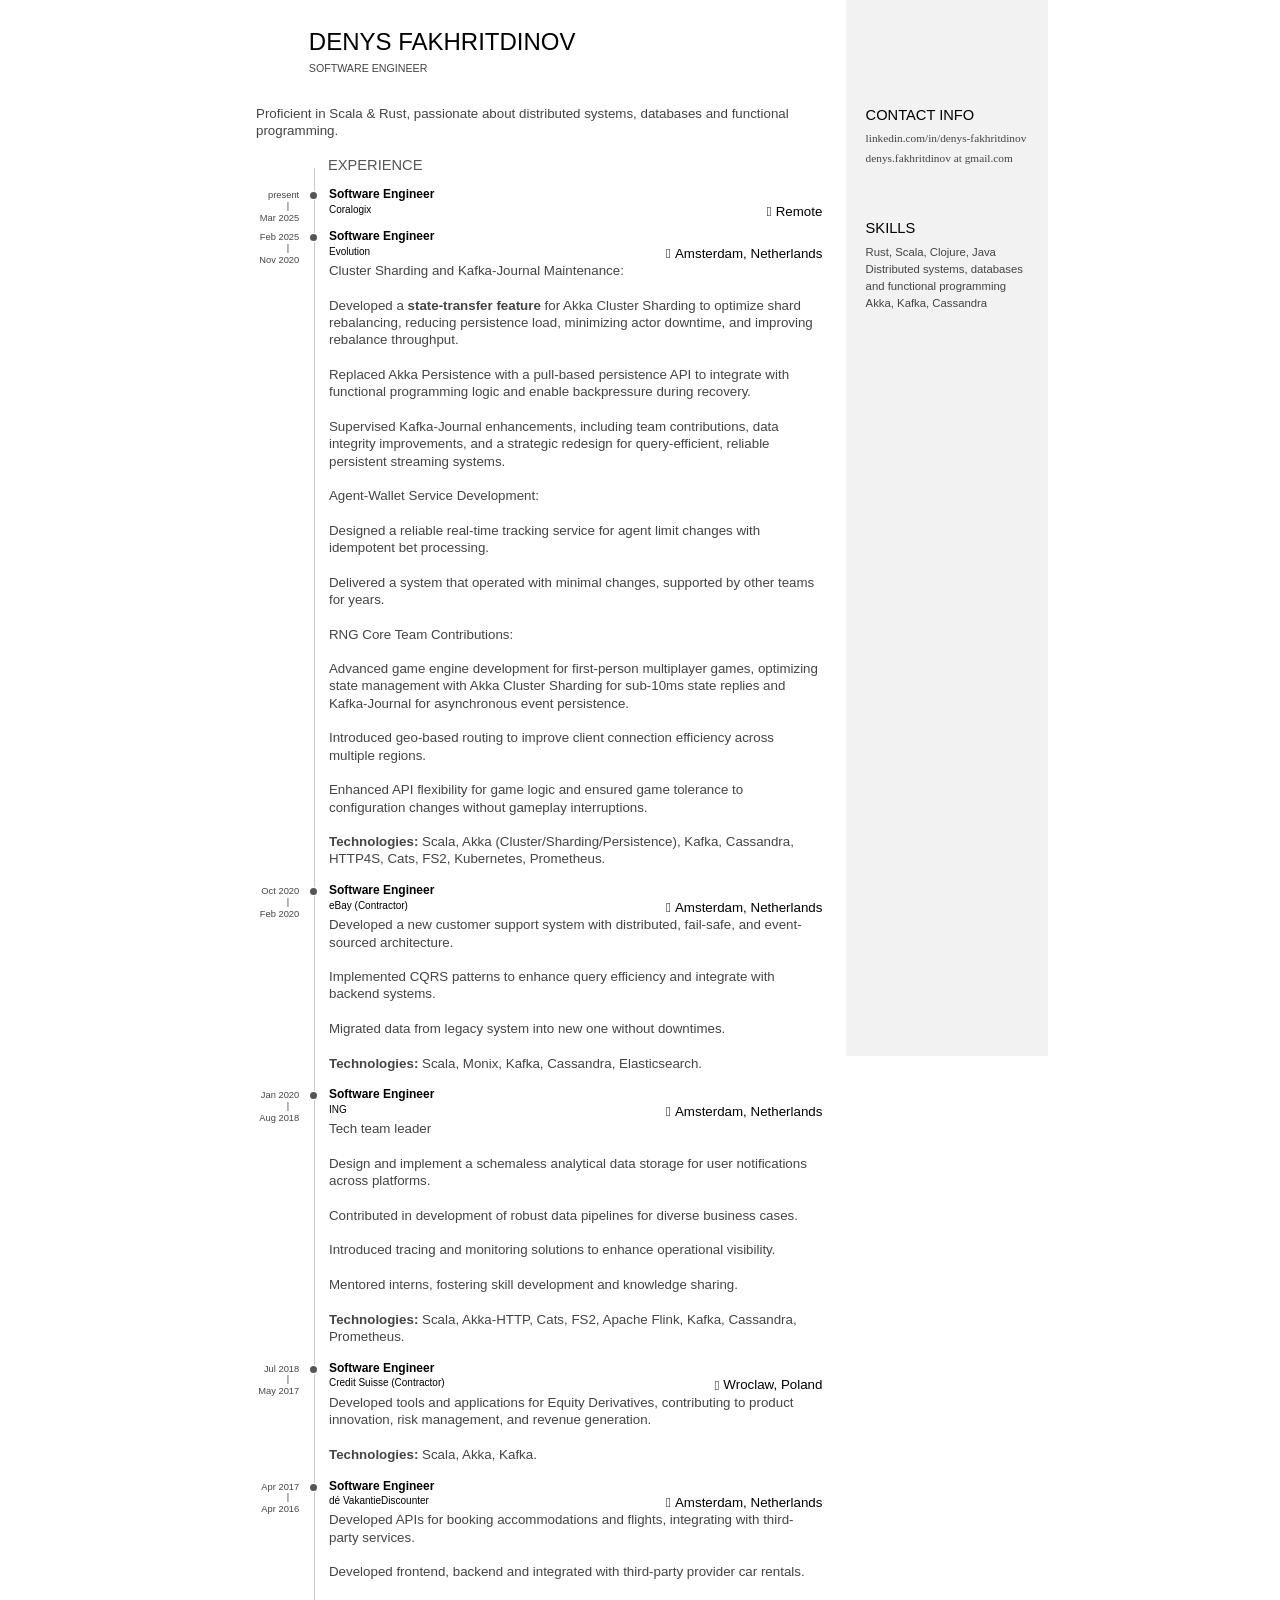
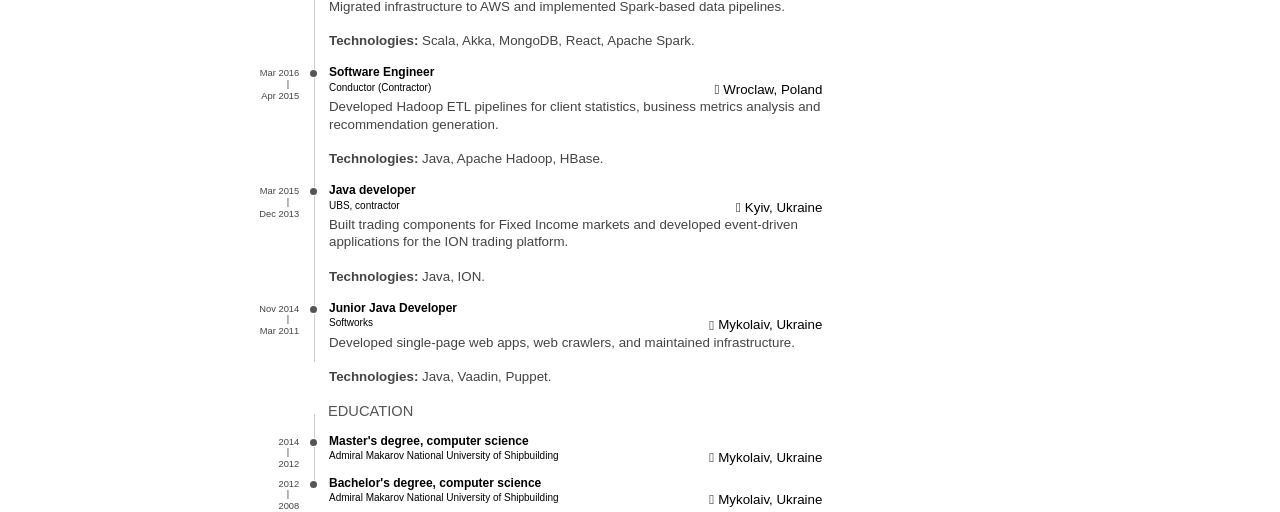
==== commit dd198b09: "Update CV - coralogix" ====
--- a/index.html
+++ b/index.html
@@ -13,7 +13,7 @@
         <span class="subtitle">Software engineer</span>
     </header>
     <div>
-        Interested in Scala & Rust, passionate about distributed systems, databases and functional programming.
+        Proficient in Scala & Rust, passionate about distributed systems, databases and functional programming.
     </div>
     <section class="main-block">
         <h2>
@@ -22,6 +22,21 @@
         <section class="blocks">
             <div class="date">
                 <span>present</span>
+                <span>Mar 2025</span>
+            </div>
+            <div class="decorator">
+            </div>
+            <div class="details">
+                <header>
+                    <h3>Software Engineer</h3>
+                    <span class="place">Coralogix</span>
+                    <span class="location">Remote</span>
+                </header>
+            </div>
+        </section>
+        <section class="blocks">
+            <div class="date">
+                <span>Feb 2025</span>
                 <span>Nov 2020</span>
             </div>
             <div class="decorator">
@@ -319,8 +334,8 @@
             Skills
         </h1>
         <ul>
-            <li>Scala, Clojure, Java</li>
-            <li>Distributed systems, functional programming, event sourcing</li>
+            <li>Rust, Scala, Clojure, Java</li>
+            <li>Distributed systems, databases and functional programming</li>
             <li>Akka, Kafka, Cassandra</li>
         </ul>
     </div>
